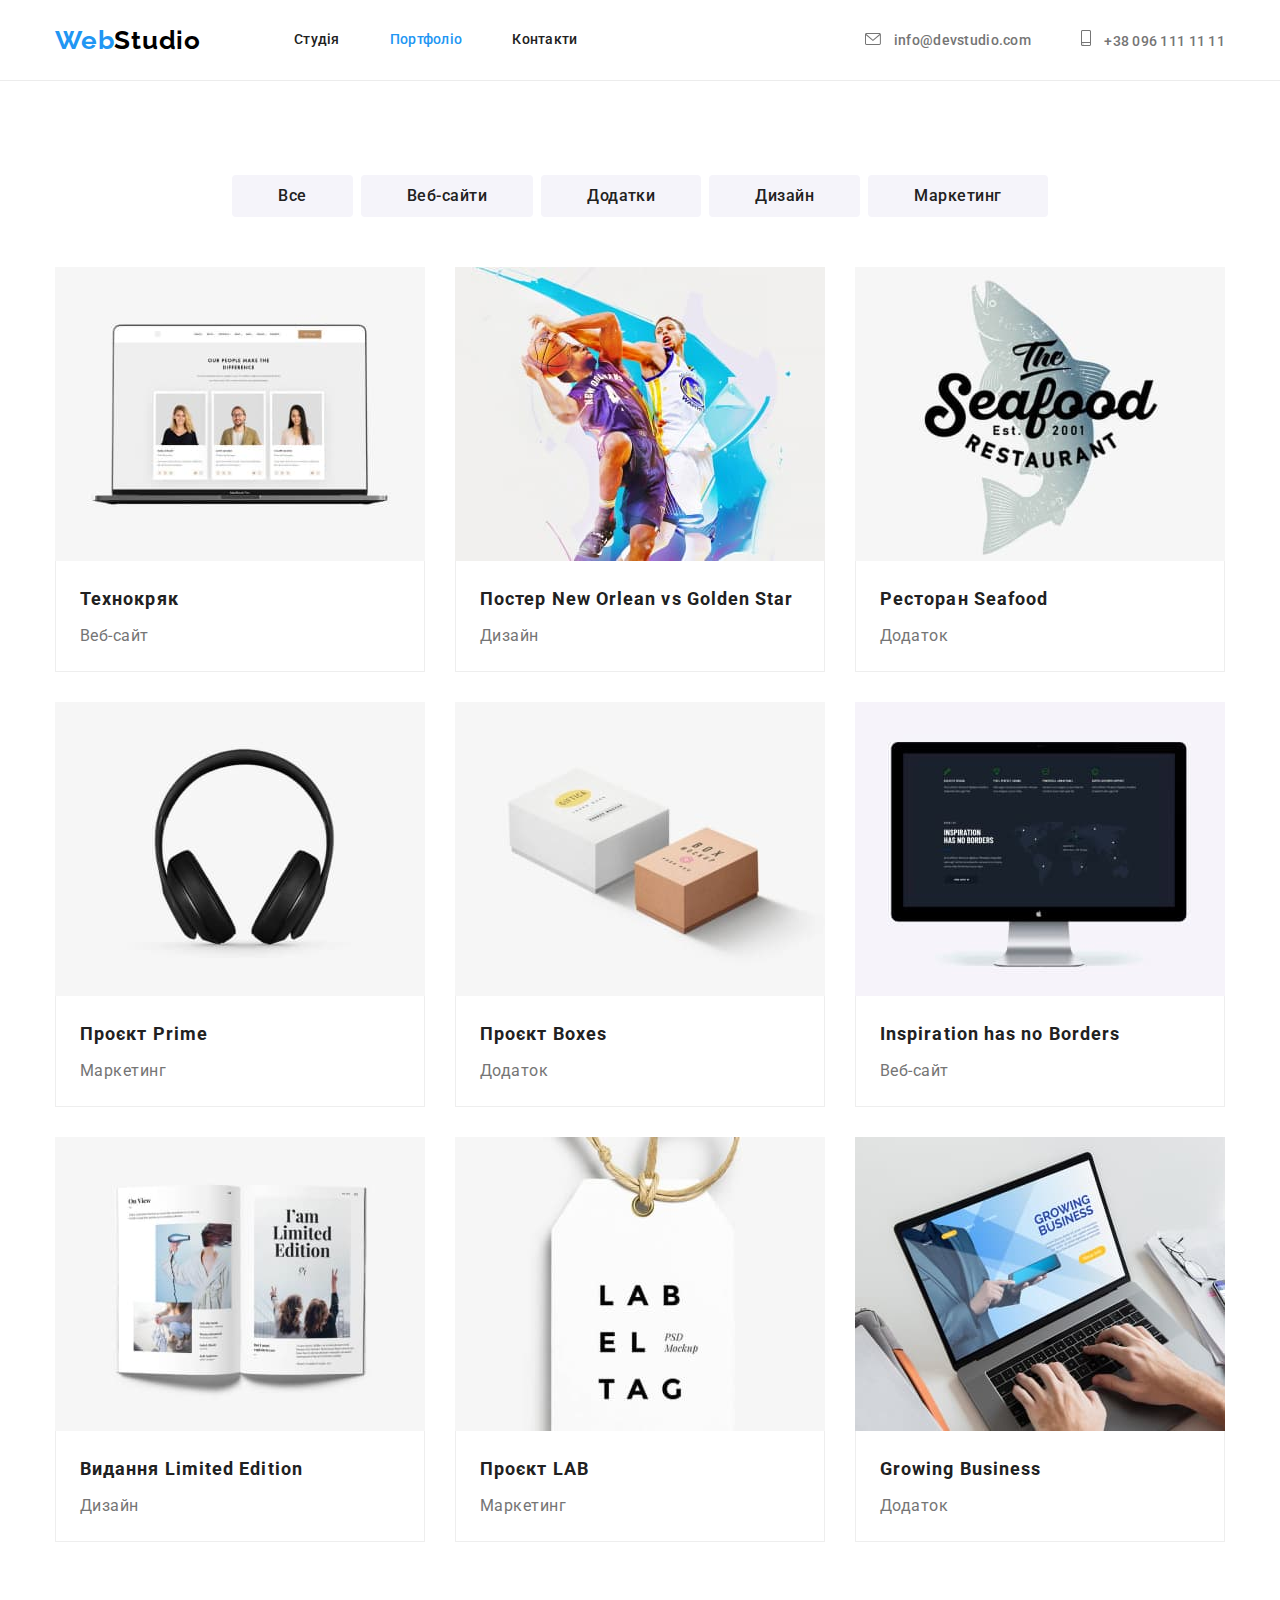
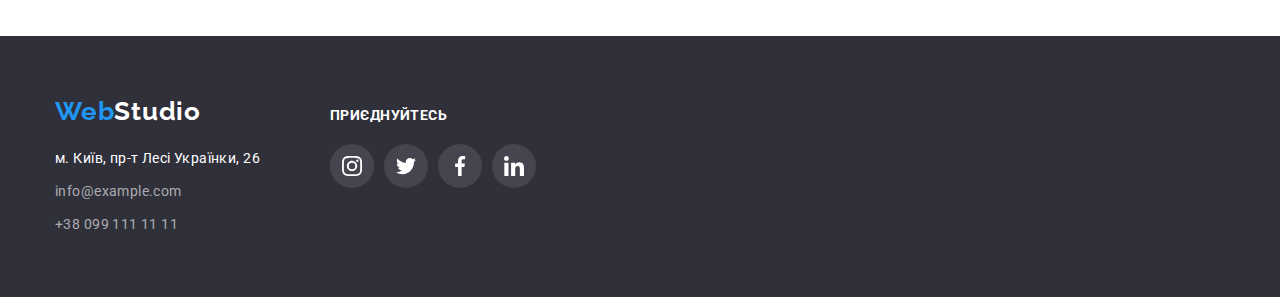
==== portfolio.html @ 3e5c58f4 "completed all tasks" ====
<!DOCTYPE html>
<html lang="en">
  <head>
    <meta charset="UTF-8" />
    <meta http-equiv="X-UA-Compatible" content="IE=edge" />
    <meta name="viewport" content="width=device-width, initial-scale=1.0" />
    <title>Web Studio</title>
    <link rel="preconnect" href="https://fonts.googleapis.com" />
    <link rel="preconnect" href="https://fonts.gstatic.com" crossorigin />
    <link
      href="https://fonts.googleapis.com/css2?family=Raleway:wght@700&family=Roboto:wght@400;500;700;900&display=swap"
      rel="stylesheet"
    />
    <link
      rel="stylesheet"
      href="https://cdnjs.cloudflare.com/ajax/libs/modern-normalize/1.1.0/modern-normalize.min.css"
    />
    <link rel="stylesheet" href="./css/style.css" />
  </head>

  <body>
    <header class="header">
      <div class="container">
        <nav class="header-nav">
          <a href=" " class="header-logo link">
            <span class="web">Web</span>Studio
          </a>
          <ul class="header-list list">
            <li class="header-item">
              <a href="./index.html" class="header-link link"> Студія </a>
            </li>
            <li class="header-item">
              <a href="" class="header-link link current"> Портфоліо </a>
            </li>
            <li class="header-item">
              <a href="" class="header-link link"> Контакти </a>
            </li>
          </ul>
        </nav>
        <ul class="header-contacts list">
          <li>
            <a href="mailto:info@devstudio.com " class="header-mail link">
              <svg class="header-contacts-icon" width="16px" height="12px">
                <use href="./images/icons.svg#icon-envelope"></use>
              </svg>
              info@devstudio.com
            </a>
          </li>
          <li>
            <a href="tel:+380961111111" class="header-tel link">
              <svg class="header-contacts-icon" width="10px" height="16px">
                <use href="./images/icons.svg#icon-smartphone"></use>
              </svg>
              +38 096 111 11 11
            </a>
          </li>
        </ul>
      </div>
    </header>
    <main>
      <section class="portfolio">
        <div class="container">
          <h1 class="visually-hidden">Портфоліо</h1>
          <ul class="portfolio-list list">
            <li class="portfolio-item">
              <button type="button" class="portfolio-btn">
                <span class="btn-name">Все</span>
              </button>
            </li>
            <li class="portfolio-item">
              <button type="button" class="portfolio-btn">
                <span class="btn-name"> Веб-сайти </span>
              </button>
            </li>
            <li class="portfolio-item">
              <button type="button" class="portfolio-btn">
                <span class="btn-name"> Додатки </span>
              </button>
            </li>
            <li class="portfolio-item">
              <button type="button" class="portfolio-btn">
                <span class="btn-name">Дизайн </span>
              </button>
            </li>
            <li class="portfolio-item">
              <button type="button" class="portfolio-btn">
                <span class="btn-name"> Маркетинг </span>
              </button>
            </li>
          </ul>
          <h2 class="visually-hidden">Наші роботи</h2>
          <ul class="works-list list">
            <li class="works-item">
              <a href="#" target="_blank" class="link">
                <img
                  src="./images/portfolio/img-one.jpg"
                  alt="Технокряк"
                  width="370"
                  class="portfolio-img"
                />
                <div class="work-box">
                  <h3 class="work-title">Технокряк</h3>
                  <p class="work-field">Веб-сайт</p>
                </div>
              </a>
            </li>
            <li class="works-item">
              <a href="#" target="_blank" class="link">
                <img
                  src="./images/portfolio/img-two.jpg"
                  alt="Постер New Orlean vs Golden Star"
                  width="370"
                  class="portfolio-img"
                />
                <div class="work-box">
                  <h3 class="work-title">Постер New Orlean vs Golden Star</h3>
                  <p class="work-field">Дизайн</p>
                </div>
              </a>
            </li>
            <li class="works-item">
              <a href="#" target="_blank" class="link">
                <img
                  src="./images/portfolio/img-three.jpg"
                  alt="Ресторан Seafood"
                  width="370"
                  class="portfolio-img"
                />
                <div class="work-box">
                  <h3 class="work-title">Ресторан Seafood</h3>
                  <p class="work-field">Додаток</p>
                </div>
              </a>
            </li>
            <li class="works-item">
              <a href="#" target="_blank" class="link">
                <img
                  src="./images/portfolio/img-four.jpg"
                  alt="Проєкт Prime"
                  width="370"
                  class="portfolio-img"
                />
                <div class="work-box">
                  <h3 class="work-title">Проєкт Prime</h3>
                  <p class="work-field">Маркетинг</p>
                </div>
              </a>
            </li>
            <li class="works-item">
              <a href="#" target="_blank" class="link">
                <img
                  src="./images/portfolio/img-five.jpg"
                  alt="Проєкт Boxes"
                  width="370"
                  class="portfolio-img"
                />
                <div class="work-box">
                  <h3 class="work-title">Проєкт Boxes</h3>
                  <p class="work-field">Додаток</p>
                </div>
              </a>
            </li>
            <li class="works-item">
              <a href="#" target="_blank" class="link">
                <img
                  src="./images/portfolio/img-six.jpg"
                  alt="Inspiration has no Borders"
                  width="370"
                  class="portfolio-img"
                />
                <div class="work-box">
                  <h3 class="work-title">Inspiration has no Borders</h3>
                  <p class="work-field">Веб-сайт</p>
                </div>
              </a>
            </li>
            <li class="works-item">
              <a href="#" target="_blank" class="link">
                <img
                  src="./images/portfolio/img-seven.jpg"
                  alt="Видання Limited Edition"
                  width="370"
                  class="portfolio-img"
                />
                <div class="work-box">
                  <h3 class="work-title">Видання Limited Edition</h3>
                  <p class="work-field">Дизайн</p>
                </div>
              </a>
            </li>
            <li class="works-item">
              <a href="#" target="_blank" class="link">
                <img
                  src="./images/portfolio/img-eight.jpg"
                  alt="Проєкт LAB"
                  width="370"
                  class="portfolio-img"
                />
                <div class="work-box">
                  <h3 class="work-title">Проєкт LAB</h3>
                  <p class="work-field">Маркетинг</p>
                </div>
              </a>
            </li>
            <li class="works-item">
              <a href="#" target="_blank" class="link">
                <img
                  src="./images/portfolio/img-nine.jpg"
                  alt="Growing Business"
                  width="370"
                  class="portfolio-img"
                />
                <div class="work-box">
                  <h3 class="work-title">Growing Business</h3>
                  <p class="work-field">Додаток</p>
                </div>
              </a>
            </li>
          </ul>
        </div>
      </section>
    </main>
    <footer class="footer">
      <div class="container footer-wrap">
        <div>
          <a href="" class="footer-logo link">
            <span class="web">Web</span>Studio
          </a>
          <address class="contacts-address">
            <ul class="footer-list list">
              <li class="footer-item">
                <a
                  href="https://goo.gl/maps/imiHuzSXBCJ5eQL1A"
                  target="_blank"
                  rel="noopener noreferrer"
                  class="footer-address link"
                >
                  м. Київ, пр-т Лесі Українки, 26
                </a>
              </li>
              <li class="footer-item">
                <a href="mailto:info@example.com" class="footer-mail link">
                  info@example.com
                </a>
              </li>
              <li>
                <a href="tel:+380991111111" class="footer-tel link">
                  +38 099 111 11 11
                </a>
              </li>
            </ul>
          </address>
        </div>
        <div class="footer-soc-box">
          <p class="footer-soc-join">Приєднуйтесь</p>
          <ul class="footer-soc list">
            <li class="footer-soc-item">
              <a href="" class="footer-soc-link link">
                <svg class="footer-soc-icon" width="20px" height="20px">
                  <use href="./images/icons.svg#icon-instagram"></use>
                </svg>
              </a>
            </li>
            <li class="footer-soc-item">
              <a href="" class="footer-soc-link link">
                <svg class="footer-soc-icon" width="20px" height="20px">
                  <use href="./images/icons.svg#icon-twitter"></use></svg
              ></a>
            </li>
            <li class="footer-soc-item">
              <a href="" class="footer-soc-link link">
                <svg class="footer-soc-icon" width="20px" height="20px">
                  <use href="./images/icons.svg#icon-facebook"></use>
                </svg>
              </a>
            </li>
            <li class="footer-soc-item">
              <a href="" class="footer-soc-link link">
                <svg class="footer-soc-icon" width="20px" height="20px">
                  <use href="./images/icons.svg#icon-linkedin"></use>
                </svg>
              </a>
            </li>
          </ul>
        </div>
      </div>
    </footer>
  </body>
</html>
---- css/style.css ----
:root {
  --main-color: #212121;
  --secondary-color: #757575;
  --tertiary-color: #ffffff;
  --accent-color: #2196f3;
  --card-set-gap: 30px;
}
p,
h1,
h2,
h3,
h4,
h5,
h6 {
  margin: 0;
}
ul {
  margin: 0;
  padding-left: 0;
}

body {
  font-family: Roboto, sans-serif;
}
.list {
  list-style: none;
}
.link {
  text-decoration: none;
}

.container {
  width: 1200px;
  margin-right: auto;
  margin-left: auto;
  padding-right: 15px;
  padding-left: 15px;
}

.visually-hidden {
  position: absolute;
  white-space: nowrap;
  width: 1px;
  height: 1px;
  overflow: hidden;
  border: 0;
  padding: 0;
  clip: rect(0 0 0 0);
  clip-path: inset(50%);
  margin: -1px;
}
.header {
  border-bottom: 1px solid #ececec;
}
.header-nav,
.header-list,
.header-contacts {
  display: flex;
  align-items: center;
}
.header-list {
  gap: 50px;
}
.header > .container {
  display: flex;
  align-items: center;
}
.header-contacts {
  margin-left: auto;
  display: flex;
  align-items: center;
  gap: 50px;
}
.web {
  font-family: Raleway, sans-serif;
  font-weight: 700;
  font-size: 26px;
  line-height: 1.19;
  letter-spacing: 0.03em;
  color: var(--accent-color);
}
.header-logo {
  font-family: Raleway, sans-serif;
  font-weight: 700;
  font-size: 26px;
  line-height: 1.19;
  letter-spacing: 0.03em;
  color: #000000;
  margin-right: 93px;
}

.header-link {
  font-weight: 500;
  font-size: 14px;
  line-height: 1.14;
  letter-spacing: 0.02em;
  color: var(--main-color);
  display: block;
  padding-top: 32px;
  padding-bottom: 32px;
  align-items: center;
}
.header-link:hover,
.header-link:focus {
  color: var(--accent-color);
}
.current {
  color: var(--accent-color);
}
.header-mail,
.header-tel {
  font-weight: 500;
  font-size: 14px;
  line-height: 1.14;
  letter-spacing: 0.02em;
  color: var(--secondary-color);
}
.header-mail:hover,
.header-mail:focus,
.header-tel:hover,
.header-tel:focus {
  color: var(--accent-color);
}
.header-contacts-icon {
  fill: currentColor;
  margin-right: 10px;
}

.hero {
  /* background-color: #2f303a; */
  padding-top: 200px;
  padding-bottom: 200px;
  background-image: linear-gradient(
      rgba(47, 48, 58, 0.4),
      rgba(47, 48, 58, 0.4)
    ),
    url(../images/background.jpg);
  background-repeat: no-repeat;
  background-position: center;
}

.hero-title {
  font-weight: 900;
  font-size: 44px;
  line-height: 1.36;
  text-align: center;
  letter-spacing: 0.06em;
  text-transform: uppercase;
  color: var(--tertiary-color);
  max-width: 696px;
  margin-bottom: 30px;
  margin-left: auto;
  margin-right: auto;
}
.hero-btn {
  font-family: inherit;
  font-weight: 700;
  font-size: 16px;
  line-height: 1.88;
  align-items: center;
  text-align: center;
  letter-spacing: 0.06em;
  color: var(--tertiary-color);
  background-color: var(--accent-color);
  cursor: pointer;
  padding: 10px 32px;
  border-radius: 4px;
  border-color: transparent;
  display: flex;
  margin-left: auto;
  margin-right: auto;
}

.hero-btn:hover,
.hero-btn:focus {
  background-color: #188ce8;
}
.section {
  padding-top: 94px;
  padding-bottom: 94px;
}
.features {
  padding-top: 94px;
}
.features-background {
  width: 270px;
  height: 120px;
  background-color: #f5f4fa;
  border-radius: 4px;
  margin-bottom: 30px;
  display: flex;
  align-items: center;
  justify-content: center;
  color: var(--main-color);
}
.features-icons {
  fill: currentColor;
}

.features-list {
  display: flex;
  gap: 30px;
}
.features-item {
  width: 270px;
}
.features-title {
  font-weight: 700;
  font-size: 14px;
  line-height: 1.14;
  letter-spacing: 0.03em;
  text-transform: uppercase;
  color: var(--main-color);
  margin-bottom: 10px;
}
.features-after-title {
  font-size: 14px;
  line-height: 1.71;
  letter-spacing: 0.03em;
  color: var(--secondary-color);
}
img {
  display: block;
}
.activities-title,
.team-title,
.clients-title {
  font-weight: 700;
  font-size: 36px;
  line-height: 1.16;
  letter-spacing: 0.03em;
  color: var(--main-color);
  text-align: center;
  margin-left: auto;
  margin-right: auto;
}

.activities-title {
  margin-bottom: 50px;
}
.activities-list {
  display: flex;
  gap: 30px;
}
.team {
  background-color: #f5f4fa;
}
.team-list {
  display: flex;
  gap: 30px;
}
.team-item {
  box-shadow: 0px 1px 3px rgba(0, 0, 0, 0.12), 0px 1px 1px rgba(0, 0, 0, 0.14),
    0px 2px 1px rgba(0, 0, 0, 0.2);
  border-radius: 0px 0px 4px 4px;
}
.team-title {
  margin-bottom: 50px;
}
.team-img {
  display: block;
}
.team-box {
  text-align: center;
  padding-top: 30px;
  padding-bottom: 30px;
  background-color: #ffffff;
}
.team-name {
  font-weight: 500;
  font-size: 16px;
  line-height: 1.18;
  letter-spacing: 0.03em;
  color: var(--main-color);
  margin-bottom: 10px;
  margin-top: 0px;
}
.team-text {
  font-size: 16px;
  line-height: 1.18;
  letter-spacing: 0.03em;
  color: var(--secondary-color);
  margin-bottom: 16px;
}
.team-soc {
  display: flex;
  justify-content: center;
  gap: 10px;
}
.team-soc-link {
  width: 44px;
  height: 44px;
  border-radius: 50%;
  background-color: #ffffff;
  display: flex;
  align-items: center;
  justify-content: center;
  color: #afb1b8;
}
.team-soc-icon {
  fill: currentColor;
}
.team-soc-link:hover,
.team-soc-link:focus {
  background-color: var(--accent-color);
  color: var(--tertiary-color);
}

.clients-title {
  margin-bottom: 50px;
}
.clients-list {
  display: flex;
  gap: 30px;
}
.clients-link {
  background-color: #f5f5f5;
  border: 1px solid #afb1b8;
  border-radius: 4px;
  width: 170px;
  height: 92px;
  display: flex;
  align-items: center;
  justify-content: center;
  color: #afb1b8;
}
.clients-logo {
  fill: currentColor;
}
.clients-link:hover,
.clients-link:focus {
  color: var(--accent-color);
  border-color: var(--accent-color);
}
.footer {
  display: flex;
  background-color: #2f303a;
  padding-top: 60px;
  padding-bottom: 60px;
}
.footer-wrap {
  display: flex;
  align-items: baseline;
}
.footer-logo {
  font-family: Raleway, sans-serif;
  font-weight: 700;
  font-size: 26px;
  line-height: 1.19;
  letter-spacing: 0.03em;
  color: var(--tertiary-color);
  display: block;
  margin-bottom: 20px;
}
.contacts-address {
  font-style: normal;
}
.footer-address {
  font-size: 14px;
  line-height: 1.71;
  letter-spacing: 0.03em;
  color: var(--tertiary-color);
}

.footer-mail,
.footer-tel {
  font-size: 14px;
  line-height: 1.71;
  letter-spacing: 0.03em;
  color: rgba(255, 255, 255, 0.6);
}
.footer-mail:hover,
.footer-mail:focus,
.footer-tel:hover,
.footer-tel:focus,
.footer-address:hover,
.footer-address:focus {
  color: var(--accent-color);
}
.footer-address,
.footer-mail {
  display: block;
  margin-bottom: 9px;
}
.footer-soc-box {
  margin-left: 70px;
}

.footer-soc-join {
  font-weight: 700;
  font-size: 14px;
  line-height: 1.14;
  letter-spacing: 0.03em;
  text-transform: uppercase;
  color: var(--tertiary-color);
  margin-bottom: 20px;
}
.footer-soc {
  display: flex;
  gap: 10px;
}
.footer-soc-link {
  width: 44px;
  height: 44px;
  border-radius: 50%;
  background-color: rgba(255, 255, 255, 0.1);
  display: flex;
  align-items: center;
  justify-content: center;
  color: var(--tertiary-color);
}
.footer-soc-link:hover,
.footer-soc-link:focus {
  background-color: var(--accent-color);
}
.footer-soc-icon {
  fill: currentColor;
}
/* portfolio main */

.portfolio {
  padding-top: 94px;
  padding-bottom: 94px;
}

.portfolio-list {
  display: flex;
  gap: 8px;
  margin-bottom: 50px;
  margin-right: auto;
  margin-left: auto;
  justify-content: center;
}
.portfolio-btn {
  font-family: inherit;
  font-weight: 500;
  font-size: 16px;
  line-height: 1.62;
  text-align: center;
  letter-spacing: 0.03em;
  color: var(--main-color);
  background-color: #f5f4fa;
  cursor: pointer;
  border-radius: 4px;
  border-color: transparent;
  padding: 6px 22px;
}
.portfolio-btn:hover,
.portfolio-btn:focus {
  color: var(--tertiary-color);
  background-color: #2196f3;
  box-shadow: 0px 3px 1px rgba(0, 0, 0, 0.1), 0px 1px 2px rgba(0, 0, 0, 0.8),
    0px 2px 2px rgba(0, 0, 0, 0.12);
}
.btn-name {
  padding: 6px 22px;
}
.portfolio-img {
  margin-bottom: 20px;
}
.works-list {
  display: flex;
  flex-wrap: wrap;
  gap: 30px;
}
.portfolio-img {
  display: block;
  margin-bottom: 0;
}
.work-box {
  padding: 20px 24px;
  border: 1px solid #eeeeee;
  border-top: 0;
}
.work-title {
  font-weight: 700;
  font-size: 18px;
  line-height: 2;
  letter-spacing: 0.06em;
  color: var(--main-color);
  margin-bottom: 4px;
}
.work-field {
  font-size: 16px;
  line-height: 1.88;
  letter-spacing: 0.03em;
  color: var(--secondary-color);
}
.works-item:hover,
.works-item:focus {
  box-shadow: 0px 1px 1px rgba(0, 0, 0, 0.12), 0px 4px 4px rgba(0, 0, 0, 0.06),
    1px 4px 6px rgba(0, 0, 0, 0.16);
}
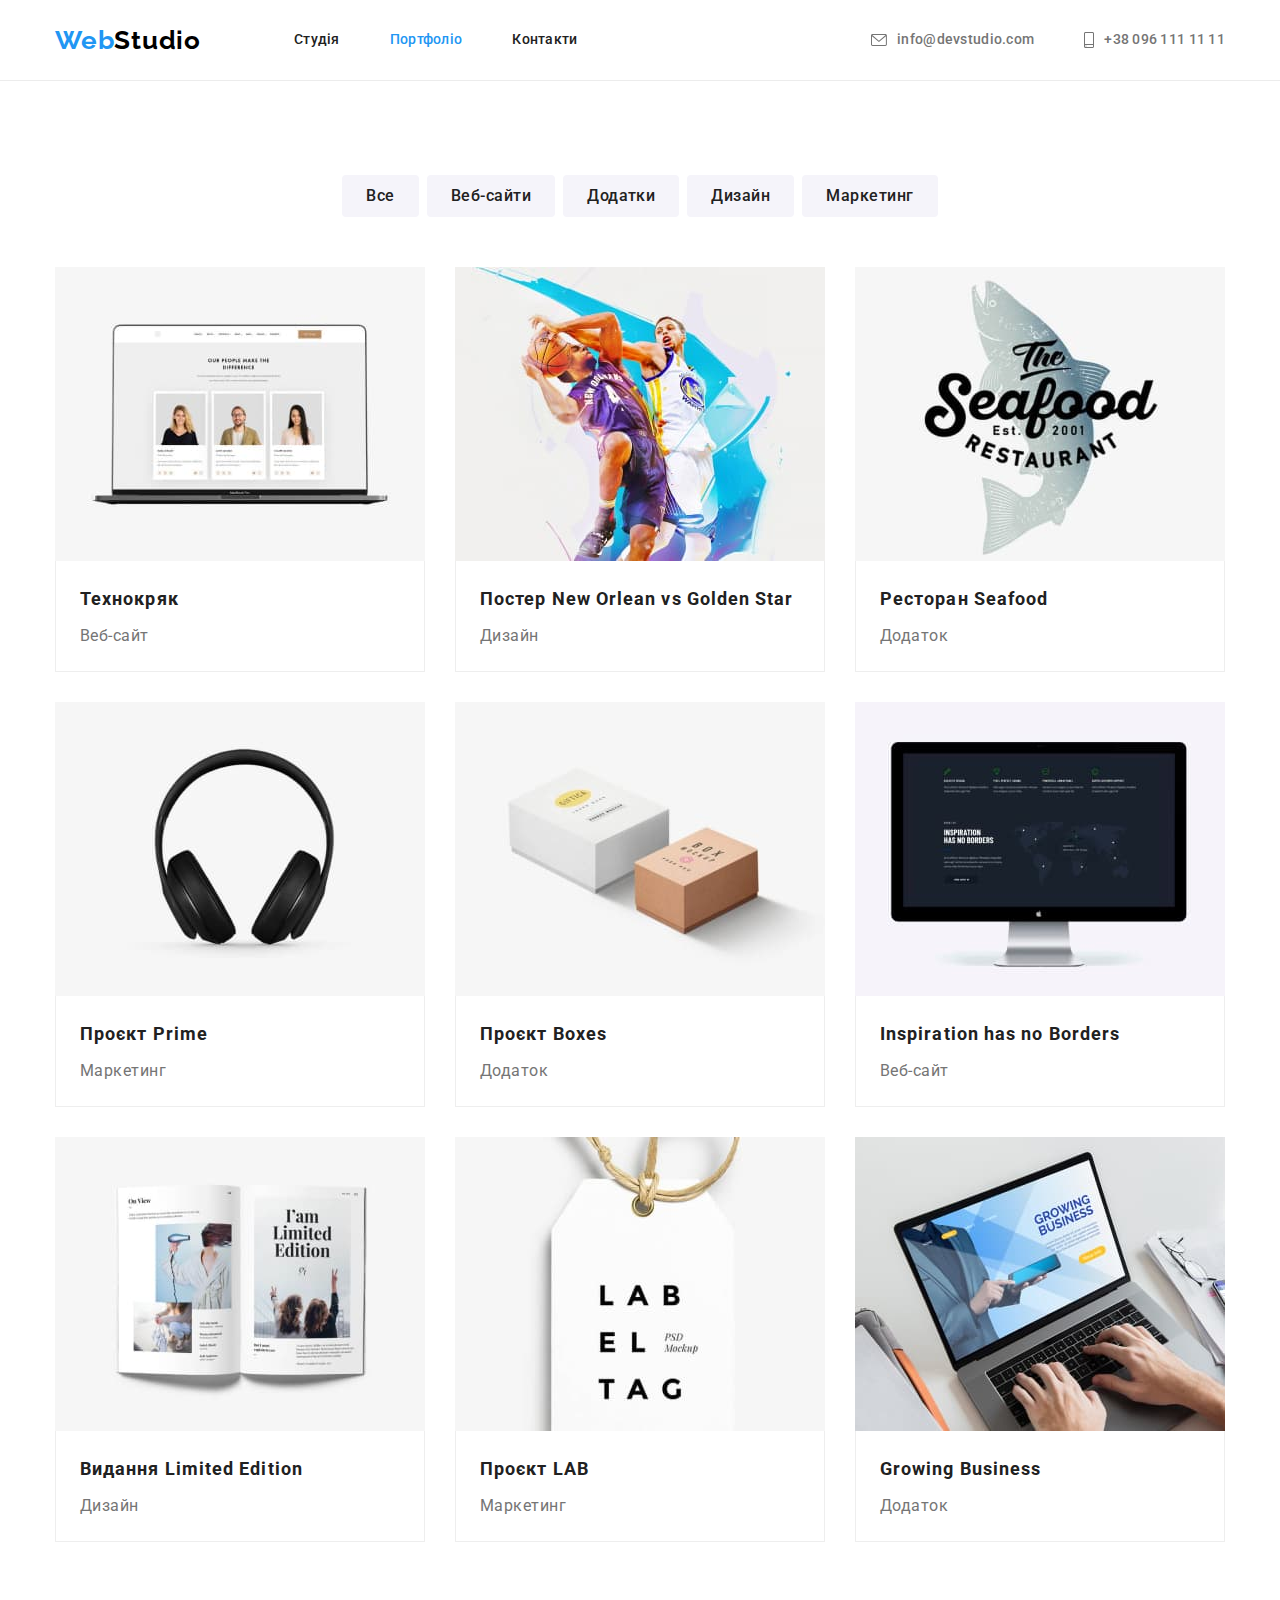
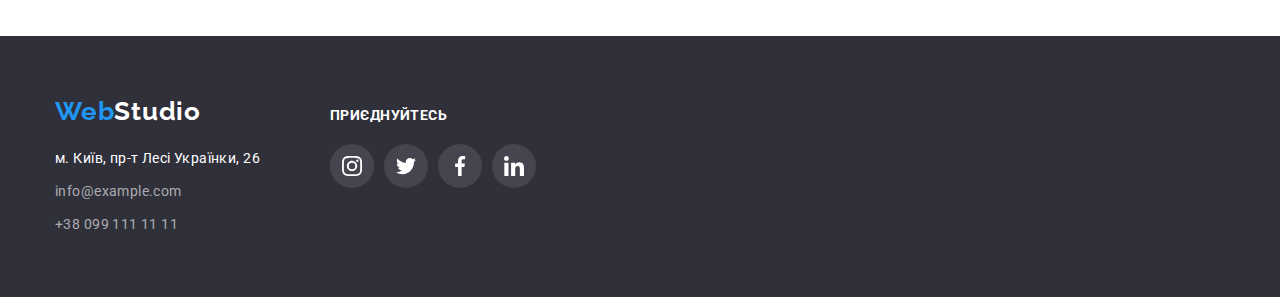
==== commit 94ab5ab8: "updated portfolio" ====
--- a/portfolio.html
+++ b/portfolio.html
@@ -63,35 +63,35 @@
           <h1 class="visually-hidden">Портфоліо</h1>
           <ul class="portfolio-list list">
             <li class="portfolio-item">
-              <button type="button" class="portfolio-btn">
-                <span class="btn-name">Все</span>
-              </button>
-            </li>
-            <li class="portfolio-item">
-              <button type="button" class="portfolio-btn">
-                <span class="btn-name"> Веб-сайти </span>
-              </button>
-            </li>
-            <li class="portfolio-item">
-              <button type="button" class="portfolio-btn">
-                <span class="btn-name"> Додатки </span>
-              </button>
-            </li>
-            <li class="portfolio-item">
-              <button type="button" class="portfolio-btn">
-                <span class="btn-name">Дизайн </span>
-              </button>
-            </li>
-            <li class="portfolio-item">
-              <button type="button" class="portfolio-btn">
-                <span class="btn-name"> Маркетинг </span>
+              <button type="button" class="portfolio-btn btn-name"">
+                Все
+              </button>
+            </li>
+            <li class="portfolio-item">
+              <button type="button" class="portfolio-btn btn-name"">
+               Веб-сайти 
+              </button>
+            </li>
+            <li class="portfolio-item">
+              <button type="button" class="portfolio-btn btn-name"">
+                 Додатки
+              </button>
+            </li>
+            <li class="portfolio-item">
+              <button type="button" class="portfolio-btn btn-name"">
+                Дизайн 
+              </button>
+            </li>
+            <li class="portfolio-item">
+              <button type="button" class="portfolio-btn btn-name">
+                 Маркетинг 
               </button>
             </li>
           </ul>
           <h2 class="visually-hidden">Наші роботи</h2>
           <ul class="works-list list">
             <li class="works-item">
-              <a href="#" target="_blank" class="link">
+              <a href="#" target="_blank" class="works link">
                 <img
                   src="./images/portfolio/img-one.jpg"
                   alt="Технокряк"
@@ -105,7 +105,7 @@
               </a>
             </li>
             <li class="works-item">
-              <a href="#" target="_blank" class="link">
+              <a href="#" target="_blank" class="works link">
                 <img
                   src="./images/portfolio/img-two.jpg"
                   alt="Постер New Orlean vs Golden Star"
@@ -119,7 +119,7 @@
               </a>
             </li>
             <li class="works-item">
-              <a href="#" target="_blank" class="link">
+              <a href="#" target="_blank" class="works link">
                 <img
                   src="./images/portfolio/img-three.jpg"
                   alt="Ресторан Seafood"
@@ -133,7 +133,7 @@
               </a>
             </li>
             <li class="works-item">
-              <a href="#" target="_blank" class="link">
+              <a href="#" target="_blank" class="works link">
                 <img
                   src="./images/portfolio/img-four.jpg"
                   alt="Проєкт Prime"
@@ -147,7 +147,7 @@
               </a>
             </li>
             <li class="works-item">
-              <a href="#" target="_blank" class="link">
+              <a href="#" target="_blank" class="works link">
                 <img
                   src="./images/portfolio/img-five.jpg"
                   alt="Проєкт Boxes"
@@ -161,7 +161,7 @@
               </a>
             </li>
             <li class="works-item">
-              <a href="#" target="_blank" class="link">
+              <a href="#" target="_blank" class="works link">
                 <img
                   src="./images/portfolio/img-six.jpg"
                   alt="Inspiration has no Borders"
@@ -175,7 +175,7 @@
               </a>
             </li>
             <li class="works-item">
-              <a href="#" target="_blank" class="link">
+              <a href="#" target="_blank" class="works link">
                 <img
                   src="./images/portfolio/img-seven.jpg"
                   alt="Видання Limited Edition"
@@ -189,7 +189,7 @@
               </a>
             </li>
             <li class="works-item">
-              <a href="#" target="_blank" class="link">
+              <a href="#" target="_blank" class="works link">
                 <img
                   src="./images/portfolio/img-eight.jpg"
                   alt="Проєкт LAB"
@@ -203,7 +203,7 @@
               </a>
             </li>
             <li class="works-item">
-              <a href="#" target="_blank" class="link">
+              <a href="#" target="_blank" class="works link">
                 <img
                   src="./images/portfolio/img-nine.jpg"
                   alt="Growing Business"
--- a/css/style.css
+++ b/css/style.css
@@ -109,6 +109,8 @@
 }
 .header-mail,
 .header-tel {
+  display: flex;
+  align-items: center;
   font-weight: 500;
   font-size: 14px;
   line-height: 1.14;
@@ -128,6 +130,7 @@
 
 .hero {
   /* background-color: #2f303a; */
+  width: 1600px;
   padding-top: 200px;
   padding-bottom: 200px;
   background-image: linear-gradient(
@@ -486,8 +489,11 @@
   letter-spacing: 0.03em;
   color: var(--secondary-color);
 }
-.works-item:hover,
-.works-item:focus {
+.works {
+  display: block;
+}
+.works:hover,
+.works:focus {
   box-shadow: 0px 1px 1px rgba(0, 0, 0, 0.12), 0px 4px 4px rgba(0, 0, 0, 0.06),
     1px 4px 6px rgba(0, 0, 0, 0.16);
 }
